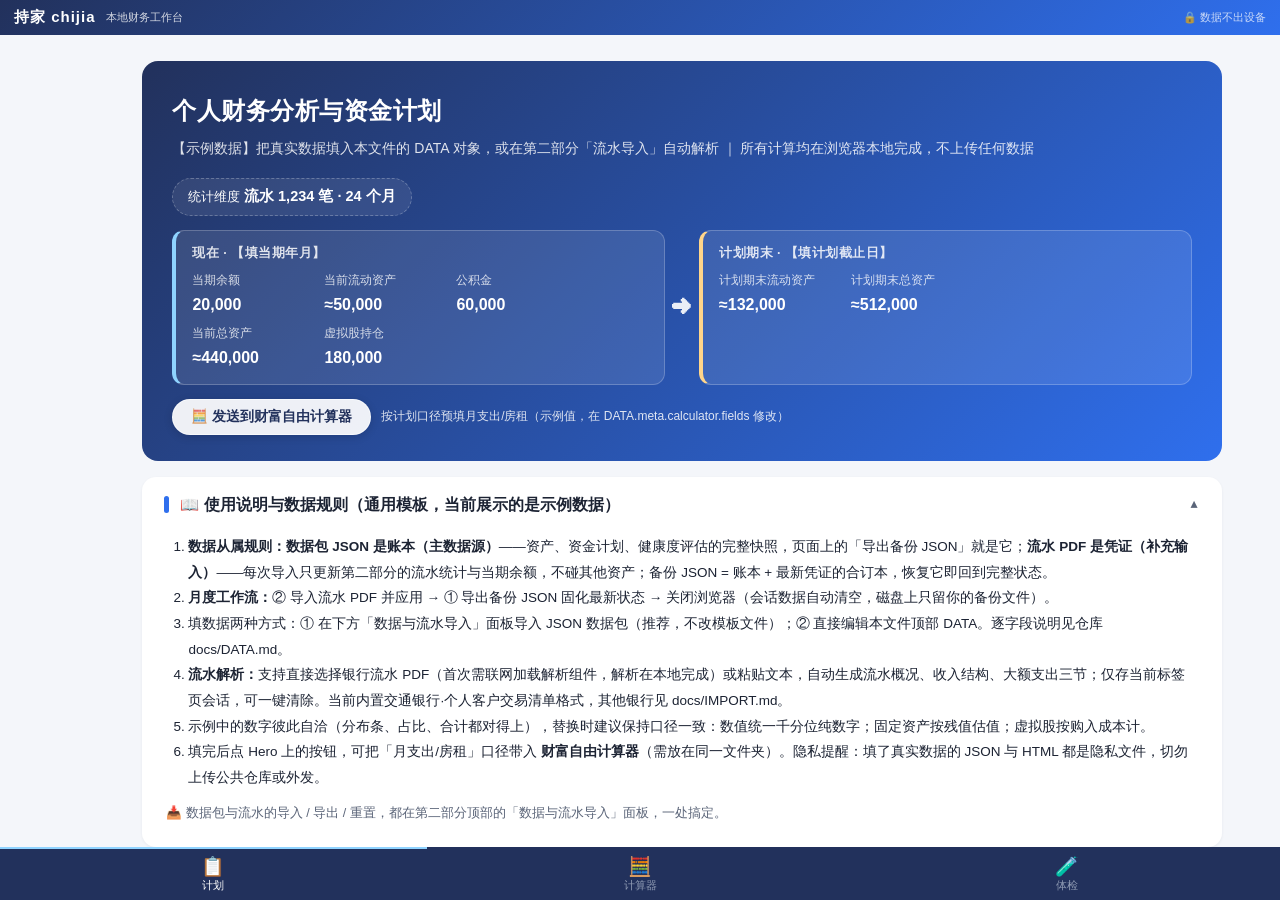
==== index.html @ 00a546b2 "手机 APP 化：三件套合并 + PWA + 深色模式 + 移动端适配 - 新增 index.html APP 壳：底部三 Tab（计划/计算器/体检），iframe 惰性加载、切换保持状态；报告「发" ====
<!DOCTYPE html>
<html lang="zh-CN">
<head>
<meta charset="UTF-8">
<meta name="viewport" content="width=device-width, initial-scale=1.0, viewport-fit=cover">
<meta name="theme-color" content="#22315c">
<link rel="manifest" href="./manifest.json">
<link rel="icon" href="./icons/icon-192.png">
<title>持家 chijia</title>
<style>
  *{box-sizing:border-box;}
  html,body{height:100%;}
  body{
    margin:0;display:flex;flex-direction:column;height:100%;
    background:#f4f6fa;font-family:-apple-system,"Segoe UI","Microsoft YaHei",sans-serif;
    overscroll-behavior:none;
  }
  @media (prefers-color-scheme: dark){
    body{background:#11151d;}
  }
  header.top{
    flex:none;display:flex;align-items:center;gap:10px;
    background:linear-gradient(135deg,#22315c 0%,#2f6fed 100%);
    color:#fff;padding:8px 14px;
  }
  header.top .logo{font-weight:800;font-size:15px;letter-spacing:1px;}
  header.top .sub{font-size:11px;opacity:.8;}
  header.top .spacer{flex:1;}
  header.top .lock{font-size:11px;opacity:.75;}
  #installBtn{
    display:none;border:1px solid rgba(255,255,255,.55);background:rgba(255,255,255,.15);
    color:#fff;border-radius:999px;padding:4px 12px;font-size:12px;cursor:pointer;
  }
  .views{flex:1;position:relative;overflow:hidden;background:#f4f6fa;}
  @media (prefers-color-scheme: dark){ .views{background:#11151d;} }
  .views iframe{
    position:absolute;inset:0;width:100%;height:100%;border:0;display:none;background:transparent;
  }
  .views iframe.active{display:block;}
  nav.tabs{
    flex:none;display:flex;background:#22315c;color:#8f9bb3;
    padding-bottom:env(safe-area-inset-bottom, 0);
    box-shadow:0 -2px 10px rgba(0,0,0,.25);
  }
  nav.tabs button{
    flex:1;background:none;border:none;color:inherit;font-family:inherit;
    padding:8px 0 7px;cursor:pointer;display:flex;flex-direction:column;align-items:center;gap:2px;
    font-size:11px;border-top:2px solid transparent;
  }
  nav.tabs button .ico{font-size:19px;line-height:1;}
  nav.tabs button.active{color:#fff;border-top-color:#8fd3ff;}
</style>
</head>
<body>

<header class="top">
  <span class="logo">持家 chijia</span>
  <span class="sub">本地财务工作台</span>
  <span class="spacer"></span>
  <span class="lock">🔒 数据不出设备</span>
  <button id="installBtn">📲 安装 APP</button>
</header>

<div class="views" id="views">
  <iframe id="view-report" class="active" title="资金计划" src="./report.html?app=1"></iframe>
</div>

<nav class="tabs">
  <button data-view="report" class="active"><span class="ico">📋</span>计划</button>
  <button data-view="calculator"><span class="ico">🧮</span>计算器</button>
  <button data-view="portfolio"><span class="ico">🧪</span>体检</button>
</nav>

<script>
"use strict";
const VIEWS = {
  report:     { file: "./report.html?app=1",     title: "资金计划" },
  calculator: { file: "./calculator.html?app=1", title: "财富自由计算器" },
  portfolio:  { file: "./portfolio.html?app=1",  title: "组合体检" }
};
const created = { report: document.getElementById("view-report") };
let active = "report";

function activate(name){
  if (!VIEWS[name]) return;
  if (!created[name]) {
    const f = document.createElement("iframe");
    f.id = "view-" + name;
    f.title = VIEWS[name].title;
    f.src = VIEWS[name].file;
    document.getElementById("views").appendChild(f);
    created[name] = f;
  }
  Object.entries(created).forEach(([k, f]) => f.classList.toggle("active", k === name));
  document.querySelectorAll("nav.tabs button").forEach(b => b.classList.toggle("active", b.dataset.view === name));
  active = name;
}
document.querySelectorAll("nav.tabs button").forEach(b =>
  b.addEventListener("click", () => activate(b.dataset.view))
);

/* 资金报告点「发送到财富自由计算器」后，切到计算器 Tab（同 APP 内导航，不弹新窗） */
window.addEventListener("message", e => {
  if (e.data && e.data.ffSwitch && VIEWS[e.data.ffSwitch]) activate(e.data.ffSwitch);
});

/* PWA：注册 Service Worker + 安装入口（file:// 打开时自动跳过，功能不受影响） */
if ("serviceWorker" in navigator && location.protocol.startsWith("http")) {
  navigator.serviceWorker.register("./sw.js").catch(() => {});
}
let deferredPrompt = null;
window.addEventListener("beforeinstallprompt", e => {
  e.preventDefault(); deferredPrompt = e;
  document.getElementById("installBtn").style.display = "inline-block";
});
document.getElementById("installBtn").addEventListener("click", async () => {
  if (!deferredPrompt) return;
  deferredPrompt.prompt();
  await deferredPrompt.userChoice;
  deferredPrompt = null;
  document.getElementById("installBtn").style.display = "none";
});
</script>
</body>
</html>
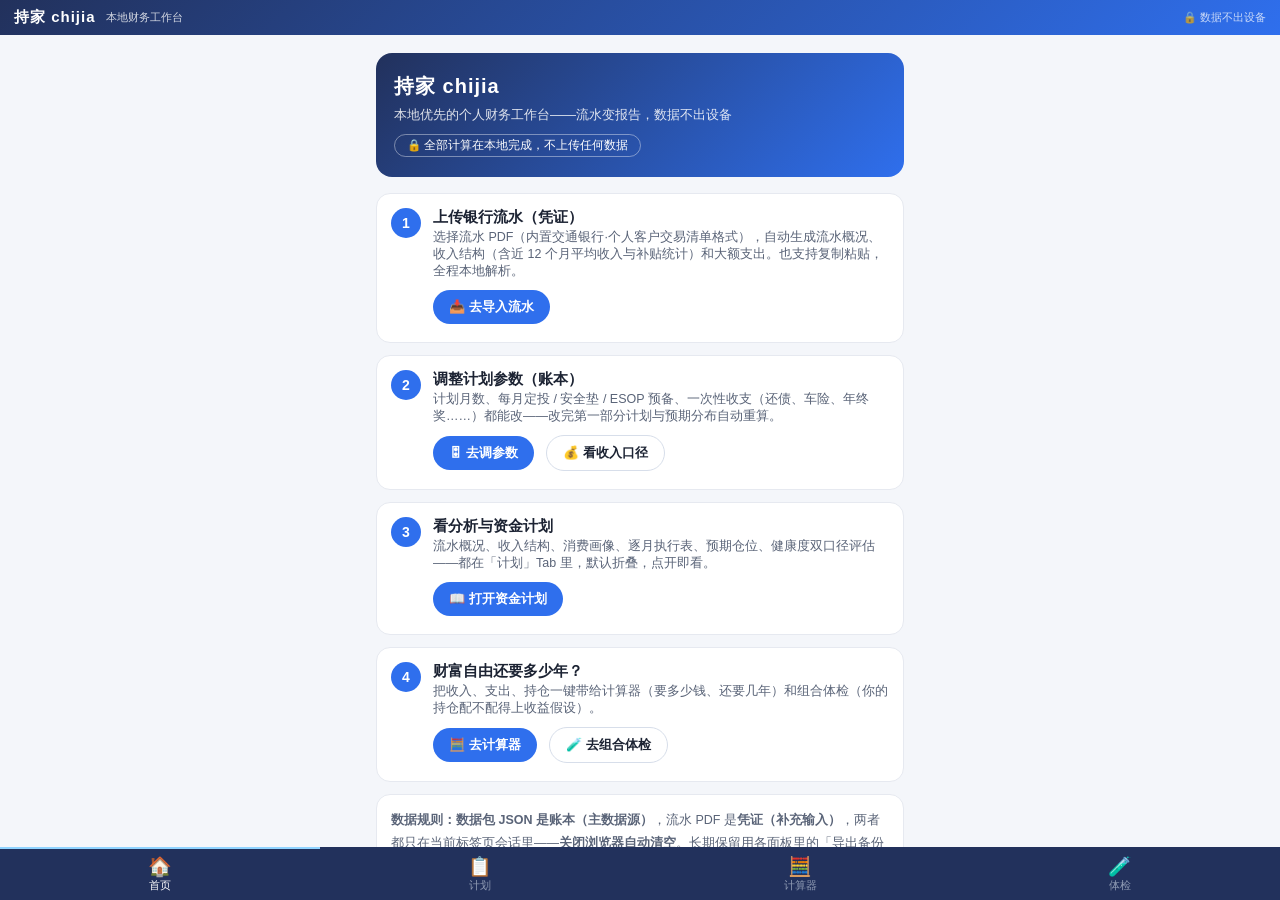
==== commit 805061b9: "APP 壳新增首页引导（默认视图）+ 一键直达对应功能面板 - 四 Tab：🏠 首页 / 📋 计划 / 🧮 计算器 / 🧪 体检，打开 APP 先见首页 - 首页四步引导：① 上传流水 ② 调计划参数" ====
--- a/index.html
+++ b/index.html
@@ -13,10 +13,10 @@
   body{
     margin:0;display:flex;flex-direction:column;height:100%;
     background:#f4f6fa;font-family:-apple-system,"Segoe UI","Microsoft YaHei",sans-serif;
-    overscroll-behavior:none;
+    overscroll-behavior:none;color:#1c2333;
   }
   @media (prefers-color-scheme: dark){
-    body{background:#11151d;}
+    body{background:#11151d;color:#e8ecf5;}
   }
   header.top{
     flex:none;display:flex;align-items:center;gap:10px;
@@ -31,12 +31,61 @@
     display:none;border:1px solid rgba(255,255,255,.55);background:rgba(255,255,255,.15);
     color:#fff;border-radius:999px;padding:4px 12px;font-size:12px;cursor:pointer;
   }
-  .views{flex:1;position:relative;overflow:hidden;background:#f4f6fa;}
+  .views{flex:1;position:relative;overflow:hidden;overflow-y:auto;background:#f4f6fa;}
   @media (prefers-color-scheme: dark){ .views{background:#11151d;} }
-  .views iframe{
-    position:absolute;inset:0;width:100%;height:100%;border:0;display:none;background:transparent;
-  }
-  .views iframe.active{display:block;}
+  .views > iframe{position:absolute;inset:0;width:100%;height:100%;border:0;display:none;background:transparent;}
+  .views > iframe.active{display:block;}
+
+  /* ===== 首页 ===== */
+  #view-home{display:none;padding:18px 16px calc(20px + env(safe-area-inset-bottom, 0));max-width:560px;margin:0 auto;}
+  #view-home.active{display:block;}
+  .home-hero{
+    background:linear-gradient(135deg,#22315c 0%,#2f6fed 100%);color:#fff;
+    border-radius:16px;padding:20px 18px;margin-bottom:16px;
+  }
+  .home-hero .h-logo{font-size:20px;font-weight:800;letter-spacing:1px;}
+  .home-hero .h-tag{font-size:13px;opacity:.85;margin-top:6px;}
+  .home-hero .h-lock{display:inline-block;margin-top:10px;font-size:11.5px;border:1px solid rgba(255,255,255,.4);border-radius:999px;padding:3px 12px;}
+  .step{
+    background:#fff;border:1px solid #e6e9f0;border-radius:14px;
+    padding:14px;margin-bottom:12px;display:flex;gap:12px;
+  }
+  @media (prefers-color-scheme: dark){
+    .step{background:#1a2130;border-color:#2a3242;}
+    .rulebox{background:#161d2a;border-color:#2a3242;}
+    .entry{background:#1a2130;border-color:#2a3242;}
+    .gobtn.ghost{background:#1a2130;color:#e8ecf5;border-color:#2a3242;}
+  }
+  .s-no{
+    flex:none;width:30px;height:30px;border-radius:50%;background:#2f6fed;color:#fff;
+    display:flex;align-items:center;justify-content:center;font-weight:800;font-size:14px;
+  }
+  .s-body{flex:1;}
+  .s-t{font-weight:800;font-size:15px;margin-bottom:2px;}
+  .s-d{font-size:12.5px;color:#5a6478;margin-bottom:10px;}
+  @media (prefers-color-scheme: dark){ .s-d{color:#9aa3b5;} }
+  .gobtn{
+    background:#2f6fed;color:#fff;border:none;border-radius:999px;
+    padding:8px 16px;font-size:13px;font-weight:700;cursor:pointer;margin-right:8px;margin-bottom:4px;
+  }
+  .gobtn.ghost{background:transparent;color:inherit;border:1px solid #d7deea;}
+  .rulebox{
+    background:#fff;border:1px solid #e6e9f0;border-radius:14px;padding:14px;
+    font-size:12.5px;color:#5a6478;margin-bottom:16px;line-height:1.8;
+  }
+  .entries{display:grid;grid-template-columns:1fr 1fr 1fr;gap:10px;}
+  .entry{
+    background:#fff;border:1px solid #e6e9f0;border-radius:12px;padding:12px 10px;
+    text-align:center;cursor:pointer;font-size:12px;
+  }
+  .entry .e-ico{font-size:22px;display:block;margin-bottom:4px;}
+  .entry .e-t{font-weight:700;font-size:13px;}
+  .entry .e-d{color:#5a6478;font-size:11px;margin-top:2px;}
+  @media (prefers-color-scheme: dark){
+    .entry{background:#1a2130;border-color:#2a3242;}
+    .entry .e-d{color:#9aa3b5;}
+  }
+
   nav.tabs{
     flex:none;display:flex;background:#22315c;color:#8f9bb3;
     padding-bottom:env(safe-area-inset-bottom, 0);
@@ -62,11 +111,72 @@
 </header>
 
 <div class="views" id="views">
-  <iframe id="view-report" class="active" title="资金计划" src="./report.html?app=1"></iframe>
+
+  <!-- 🏠 首页 -->
+  <div id="view-home" class="active">
+    <div class="home-hero">
+      <div class="h-logo">持家 chijia</div>
+      <div class="h-tag">本地优先的个人财务工作台——流水变报告，数据不出设备</div>
+      <span class="h-lock">🔒 全部计算在本地完成，不上传任何数据</span>
+    </div>
+
+    <div class="step">
+      <div class="s-no">1</div>
+      <div class="s-body">
+        <div class="s-t">上传银行流水（凭证）</div>
+        <div class="s-d">选择流水 PDF（内置交通银行·个人客户交易清单格式），自动生成流水概况、收入结构（含近 12 个月平均收入与补贴统计）和大额支出。也支持复制粘贴，全程本地解析。</div>
+        <button class="gobtn" data-go="report:import">📥 去导入流水</button>
+      </div>
+    </div>
+
+    <div class="step">
+      <div class="s-no">2</div>
+      <div class="s-body">
+        <div class="s-t">调整计划参数（账本）</div>
+        <div class="s-d">计划月数、每月定投 / 安全垫 / ESOP 预备、一次性收支（还债、车险、年终奖……）都能改——改完第一部分计划与预期分布自动重算。</div>
+        <button class="gobtn" data-go="report:plan">🎛 去调参数</button>
+        <button class="gobtn ghost" data-go="report:income">💰 看收入口径</button>
+      </div>
+    </div>
+
+    <div class="step">
+      <div class="s-no">3</div>
+      <div class="s-body">
+        <div class="s-t">看分析与资金计划</div>
+        <div class="s-d">流水概况、收入结构、消费画像、逐月执行表、预期仓位、健康度双口径评估——都在「计划」Tab 里，默认折叠，点开即看。</div>
+        <button class="gobtn" data-go="report">📖 打开资金计划</button>
+      </div>
+    </div>
+
+    <div class="step">
+      <div class="s-no">4</div>
+      <div class="s-body">
+        <div class="s-t">财富自由还要多少年？</div>
+        <div class="s-d">把收入、支出、持仓一键带给计算器（要多少钱、还要几年）和组合体检（你的持仓配不配得上收益假设）。</div>
+        <button class="gobtn" data-go="calculator">🧮 去计算器</button>
+        <button class="gobtn ghost" data-go="portfolio">🧪 去组合体检</button>
+      </div>
+    </div>
+
+    <div class="rulebox">
+      <b>数据规则：</b><b>数据包 JSON 是账本（主数据源）</b>，流水 PDF 是<b>凭证（补充输入）</b>，两者都只在当前标签页会话里——<b>关闭浏览器自动清空</b>。长期保留用各面板里的「导出备份 JSON」，换设备恢复也靠它。
+    </div>
+
+    <div class="entries">
+      <div class="entry" data-go="report"><span class="e-ico">📋</span><span class="e-t">资金计划</span><span class="e-d">分析与推演</span></div>
+      <div class="entry" data-go="calculator"><span class="e-ico">🧮</span><span class="e-t">FIRE 计算器</span><span class="e-d">三档模型</span></div>
+      <div class="entry" data-go="portfolio"><span class="e-ico">🧪</span><span class="e-t">组合体检</span><span class="e-d">四维红绿灯</span></div>
+    </div>
+  </div>
+
+  <iframe id="view-report" title="资金计划" src="./report.html?app=1"></iframe>
+  <iframe id="view-calculator" title="财富自由计算器"></iframe>
+  <iframe id="view-portfolio" title="组合体检"></iframe>
 </div>
 
 <nav class="tabs">
-  <button data-view="report" class="active"><span class="ico">📋</span>计划</button>
+  <button data-view="home" class="active"><span class="ico">🏠</span>首页</button>
+  <button data-view="report"><span class="ico">📋</span>计划</button>
   <button data-view="calculator"><span class="ico">🧮</span>计算器</button>
   <button data-view="portfolio"><span class="ico">🧪</span>体检</button>
 </nav>
@@ -74,37 +184,46 @@
 <script>
 "use strict";
 const VIEWS = {
-  report:     { file: "./report.html?app=1",     title: "资金计划" },
-  calculator: { file: "./calculator.html?app=1", title: "财富自由计算器" },
-  portfolio:  { file: "./portfolio.html?app=1",  title: "组合体检" }
+  report:     { file: "./report.html?app=1" },
+  calculator: { file: "./calculator.html?app=1" },
+  portfolio:  { file: "./portfolio.html?app=1" }
 };
-const created = { report: document.getElementById("view-report") };
-let active = "report";
+const iframes = {
+  report: document.getElementById("view-report"),
+  calculator: document.getElementById("view-calculator"),
+  portfolio: document.getElementById("view-portfolio")
+};
 
 function activate(name){
-  if (!VIEWS[name]) return;
-  if (!created[name]) {
-    const f = document.createElement("iframe");
-    f.id = "view-" + name;
-    f.title = VIEWS[name].title;
-    f.src = VIEWS[name].file;
-    document.getElementById("views").appendChild(f);
-    created[name] = f;
-  }
-  Object.entries(created).forEach(([k, f]) => f.classList.toggle("active", k === name));
+  document.getElementById("view-home").classList.toggle("active", name === "home");
+  Object.keys(iframes).forEach(k => {
+    if (name === k && !iframes[k].src) iframes[k].src = VIEWS[k].file + "&app=1";
+    iframes[k].classList.toggle("active", name === k && !!iframes[k].src);
+  });
   document.querySelectorAll("nav.tabs button").forEach(b => b.classList.toggle("active", b.dataset.view === name));
-  active = name;
 }
-document.querySelectorAll("nav.tabs button").forEach(b =>
-  b.addEventListener("click", () => activate(b.dataset.view))
+
+/* 带「打开指定面板」的跳转：先切 Tab，待 iframe 就绪后 postMessage */
+function go(target){
+  const [view, panel] = target.split(":");
+  activate(view);
+  if (panel && view === "report"){
+    const f = iframes.report;
+    const post = () => { try { f.contentWindow.postMessage({ ffOpen: panel }, "*"); } catch(e){} };
+    if (f.contentDocument && f.contentDocument.readyState === "complete" && f.contentWindow.__chijiaReady) post();
+    else f.addEventListener("load", () => setTimeout(post, 300), { once: true });
+  }
+}
+document.querySelectorAll("[data-go]").forEach(b =>
+  b.addEventListener("click", () => go(b.dataset.go))
 );
 
-/* 资金报告点「发送到财富自由计算器」后，切到计算器 Tab（同 APP 内导航，不弹新窗） */
+/* 资金报告点「发送到财富自由计算器」→ 切到计算器 Tab */
 window.addEventListener("message", e => {
-  if (e.data && e.data.ffSwitch && VIEWS[e.data.ffSwitch]) activate(e.data.ffSwitch);
+  if (e.data && e.data.ffSwitch && (VIEWS[e.data.ffSwitch] || e.data.ffSwitch === "home")) activate(e.data.ffSwitch);
 });
 
-/* PWA：注册 Service Worker + 安装入口（file:// 打开时自动跳过，功能不受影响） */
+/* PWA：Service Worker + 安装入口（file:// 打开时自动跳过） */
 if ("serviceWorker" in navigator && location.protocol.startsWith("http")) {
   navigator.serviceWorker.register("./sw.js").catch(() => {});
 }
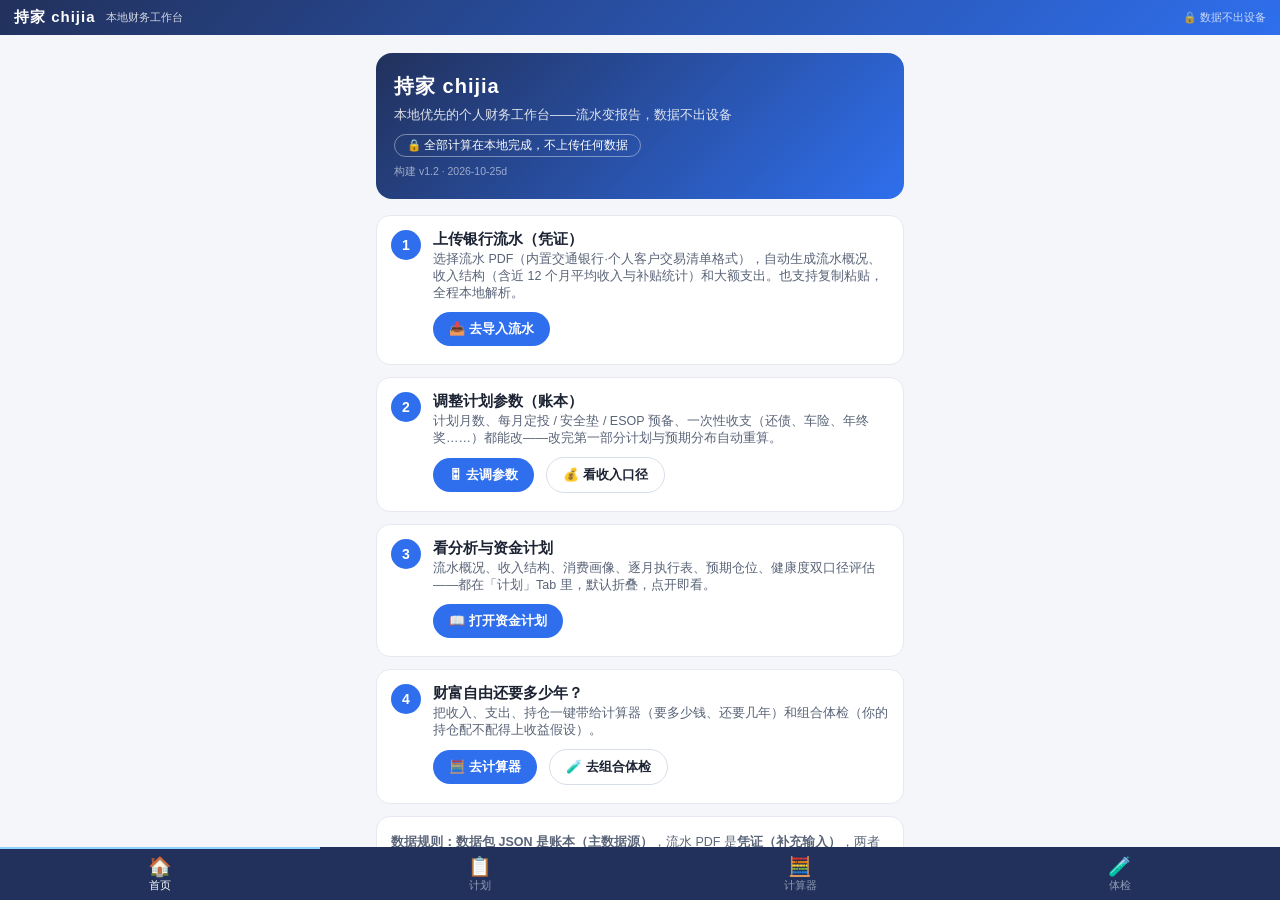
==== commit 94ba755e: "修复：底部 Tab 点击无反应（重写首页版壳时遗漏 nav.tabs 点击绑定）" ====
--- a/index.html
+++ b/index.html
@@ -118,6 +118,7 @@
       <div class="h-logo">持家 chijia</div>
       <div class="h-tag">本地优先的个人财务工作台——流水变报告，数据不出设备</div>
       <span class="h-lock">🔒 全部计算在本地完成，不上传任何数据</span>
+      <div class="h-build" style="font-size:10.5px;opacity:.55;margin-top:8px;">构建 v1.2 · 2026-10-25d</div>
     </div>
 
     <div class="step">
@@ -216,6 +217,10 @@
 }
 document.querySelectorAll("[data-go]").forEach(b =>
   b.addEventListener("click", () => go(b.dataset.go))
+);
+/* 底部 Tab 切换（此前遗漏绑定，导致四个 Tab 点击无反应） */
+document.querySelectorAll("nav.tabs button").forEach(b =>
+  b.addEventListener("click", () => activate(b.dataset.view))
 );
 
 /* 资金报告点「发送到财富自由计算器」→ 切到计算器 Tab */
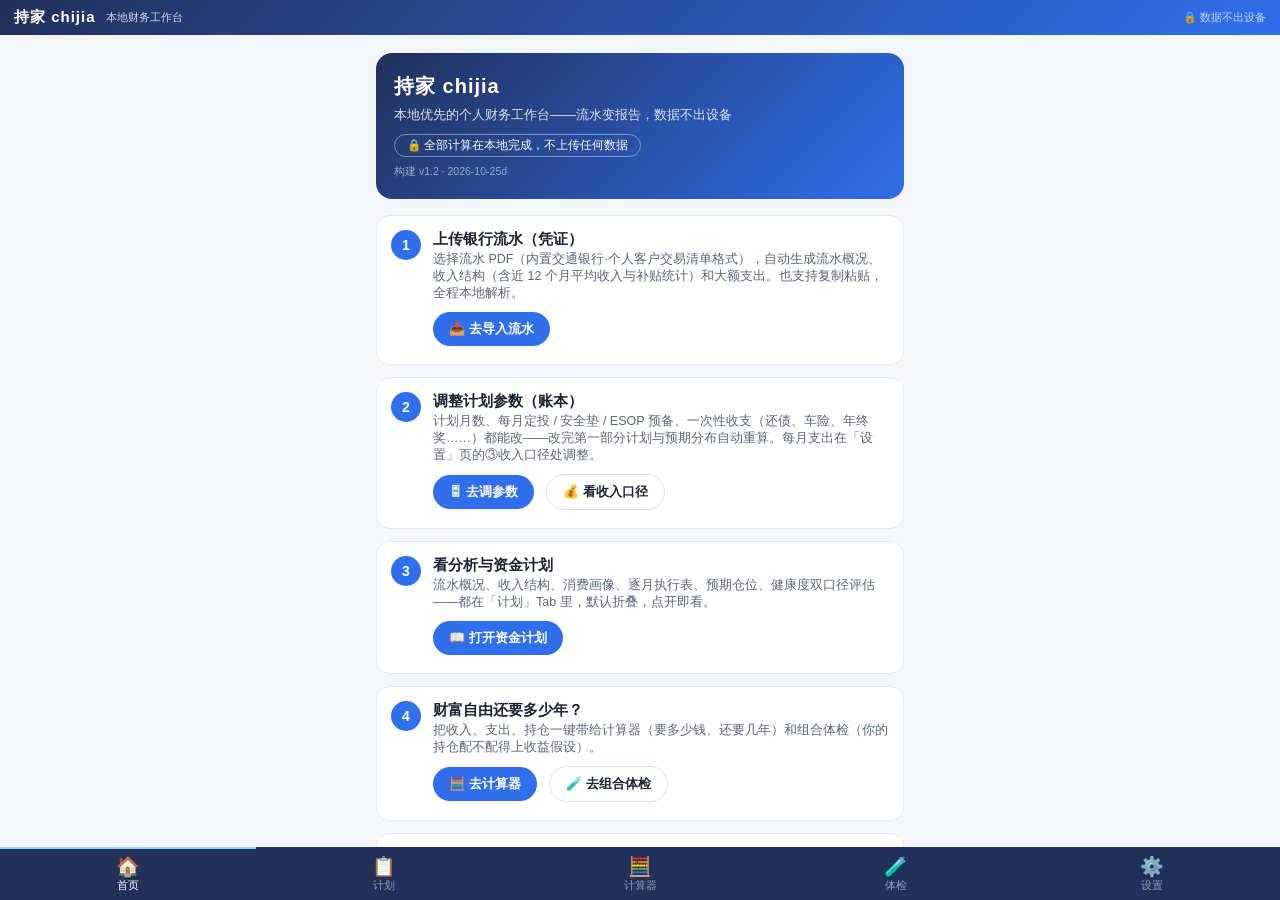
==== commit 84859280: "设置独立成页 + 首页路由拆分 + 计算器横幅配色修复 - 新增 settings.html（⚙️ 设置 Tab）：承载流水导入/数据包备份/收入口径与月支出；report.html ?view=se" ====
--- a/index.html
+++ b/index.html
@@ -126,7 +126,7 @@
       <div class="s-body">
         <div class="s-t">上传银行流水（凭证）</div>
         <div class="s-d">选择流水 PDF（内置交通银行·个人客户交易清单格式），自动生成流水概况、收入结构（含近 12 个月平均收入与补贴统计）和大额支出。也支持复制粘贴，全程本地解析。</div>
-        <button class="gobtn" data-go="report:import">📥 去导入流水</button>
+        <button class="gobtn" data-go="settings">📥 去导入流水</button>
       </div>
     </div>
 
@@ -134,9 +134,9 @@
       <div class="s-no">2</div>
       <div class="s-body">
         <div class="s-t">调整计划参数（账本）</div>
-        <div class="s-d">计划月数、每月定投 / 安全垫 / ESOP 预备、一次性收支（还债、车险、年终奖……）都能改——改完第一部分计划与预期分布自动重算。</div>
+        <div class="s-d">计划月数、每月定投 / 安全垫 / ESOP 预备、一次性收支（还债、车险、年终奖……）都能改——改完第一部分计划与预期分布自动重算。每月支出在「设置」页的③收入口径处调整。</div>
         <button class="gobtn" data-go="report:plan">🎛 去调参数</button>
-        <button class="gobtn ghost" data-go="report:income">💰 看收入口径</button>
+        <button class="gobtn ghost" data-go="settings">💰 看收入口径</button>
       </div>
     </div>
 
@@ -163,16 +163,12 @@
       <b>数据规则：</b><b>数据包 JSON 是账本（主数据源）</b>，流水 PDF 是<b>凭证（补充输入）</b>，两者都只在当前标签页会话里——<b>关闭浏览器自动清空</b>。长期保留用各面板里的「导出备份 JSON」，换设备恢复也靠它。
     </div>
 
-    <div class="entries">
-      <div class="entry" data-go="report"><span class="e-ico">📋</span><span class="e-t">资金计划</span><span class="e-d">分析与推演</span></div>
-      <div class="entry" data-go="calculator"><span class="e-ico">🧮</span><span class="e-t">FIRE 计算器</span><span class="e-d">三档模型</span></div>
-      <div class="entry" data-go="portfolio"><span class="e-ico">🧪</span><span class="e-t">组合体检</span><span class="e-d">四维红绿灯</span></div>
-    </div>
   </div>
 
   <iframe id="view-report" title="资金计划" src="./report.html?app=1"></iframe>
   <iframe id="view-calculator" title="财富自由计算器"></iframe>
   <iframe id="view-portfolio" title="组合体检"></iframe>
+  <iframe id="view-settings" title="设置"></iframe>
 </div>
 
 <nav class="tabs">
@@ -180,6 +176,7 @@
   <button data-view="report"><span class="ico">📋</span>计划</button>
   <button data-view="calculator"><span class="ico">🧮</span>计算器</button>
   <button data-view="portfolio"><span class="ico">🧪</span>体检</button>
+  <button data-view="settings"><span class="ico">⚙️</span>设置</button>
 </nav>
 
 <script>
@@ -187,12 +184,14 @@
 const VIEWS = {
   report:     { file: "./report.html?app=1" },
   calculator: { file: "./calculator.html?app=1" },
-  portfolio:  { file: "./portfolio.html?app=1" }
+  portfolio:  { file: "./portfolio.html?app=1" },
+  settings:   { file: "./settings.html?app=1" }
 };
 const iframes = {
   report: document.getElementById("view-report"),
   calculator: document.getElementById("view-calculator"),
-  portfolio: document.getElementById("view-portfolio")
+  portfolio: document.getElementById("view-portfolio"),
+  settings: document.getElementById("view-settings")
 };
 
 function activate(name){
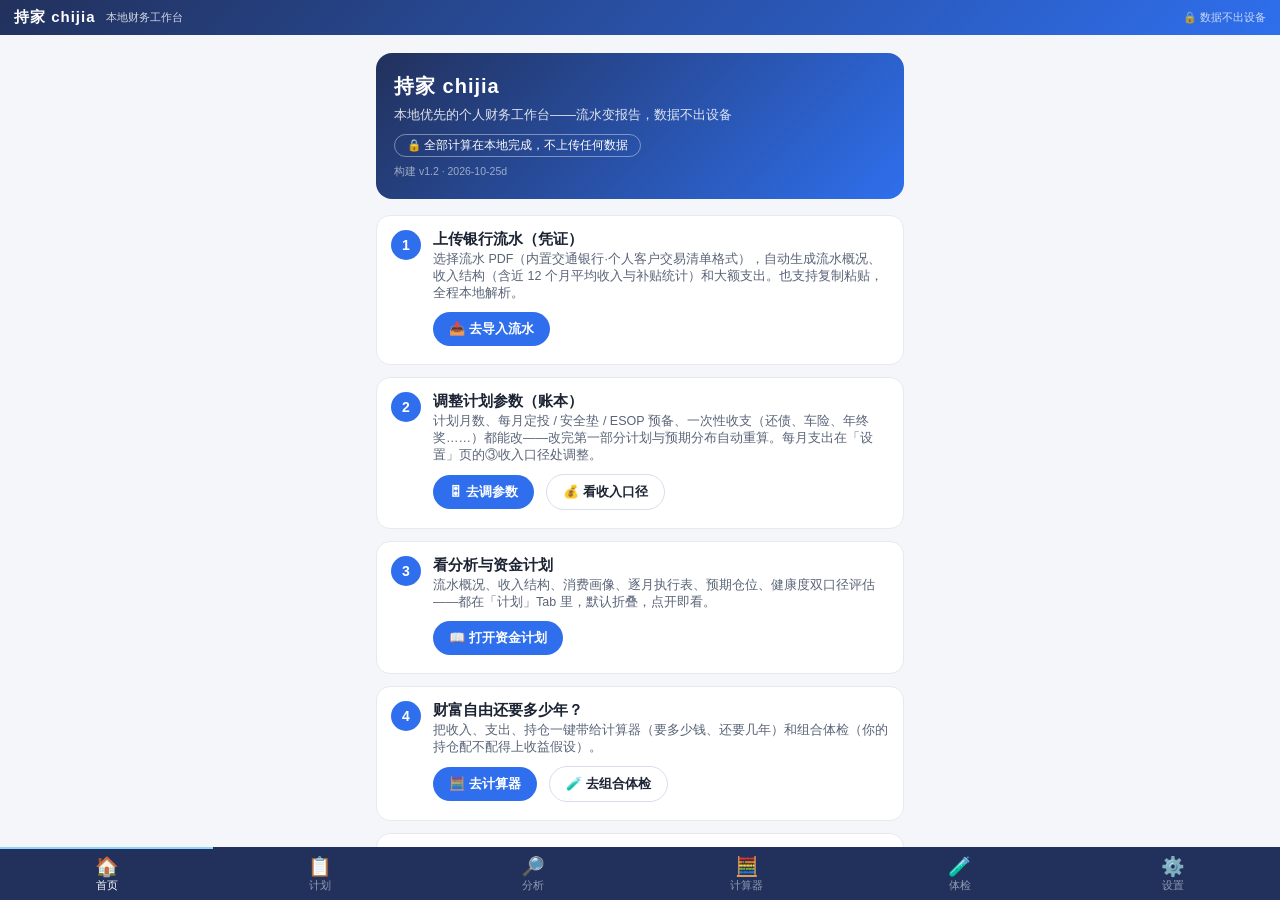
==== commit 16be952f: "S2 质量收敛：三页拆分落地 + 文档规范 + QA 资产 - 拆分：plan.html（资金计划+参数推演）/ analysis.html（流水分析+健康度）/ settings.html（导入+备" ====
--- a/index.html
+++ b/index.html
@@ -135,7 +135,7 @@
       <div class="s-body">
         <div class="s-t">调整计划参数（账本）</div>
         <div class="s-d">计划月数、每月定投 / 安全垫 / ESOP 预备、一次性收支（还债、车险、年终奖……）都能改——改完第一部分计划与预期分布自动重算。每月支出在「设置」页的③收入口径处调整。</div>
-        <button class="gobtn" data-go="report:plan">🎛 去调参数</button>
+        <button class="gobtn" data-go="plan:plan">🎛 去调参数</button>
         <button class="gobtn ghost" data-go="settings">💰 看收入口径</button>
       </div>
     </div>
@@ -145,7 +145,7 @@
       <div class="s-body">
         <div class="s-t">看分析与资金计划</div>
         <div class="s-d">流水概况、收入结构、消费画像、逐月执行表、预期仓位、健康度双口径评估——都在「计划」Tab 里，默认折叠，点开即看。</div>
-        <button class="gobtn" data-go="report">📖 打开资金计划</button>
+        <button class="gobtn" data-go="plan">📖 打开资金计划</button>
       </div>
     </div>
 
@@ -165,7 +165,8 @@
 
   </div>
 
-  <iframe id="view-report" title="资金计划" src="./report.html?app=1"></iframe>
+  <iframe id="view-plan" title="资金计划"></iframe>
+  <iframe id="view-analysis" title="财务分析"></iframe>
   <iframe id="view-calculator" title="财富自由计算器"></iframe>
   <iframe id="view-portfolio" title="组合体检"></iframe>
   <iframe id="view-settings" title="设置"></iframe>
@@ -173,7 +174,8 @@
 
 <nav class="tabs">
   <button data-view="home" class="active"><span class="ico">🏠</span>首页</button>
-  <button data-view="report"><span class="ico">📋</span>计划</button>
+  <button data-view="plan"><span class="ico">📋</span>计划</button>
+  <button data-view="analysis"><span class="ico">🔎</span>分析</button>
   <button data-view="calculator"><span class="ico">🧮</span>计算器</button>
   <button data-view="portfolio"><span class="ico">🧪</span>体检</button>
   <button data-view="settings"><span class="ico">⚙️</span>设置</button>
@@ -182,13 +184,15 @@
 <script>
 "use strict";
 const VIEWS = {
-  report:     { file: "./report.html?app=1" },
+  plan:       { file: "./plan.html?app=1" },
+  analysis:   { file: "./analysis.html?app=1" },
   calculator: { file: "./calculator.html?app=1" },
   portfolio:  { file: "./portfolio.html?app=1" },
   settings:   { file: "./settings.html?app=1" }
 };
 const iframes = {
-  report: document.getElementById("view-report"),
+  plan: document.getElementById("view-plan"),
+  analysis: document.getElementById("view-analysis"),
   calculator: document.getElementById("view-calculator"),
   portfolio: document.getElementById("view-portfolio"),
   settings: document.getElementById("view-settings")
@@ -197,7 +201,7 @@
 function activate(name){
   document.getElementById("view-home").classList.toggle("active", name === "home");
   Object.keys(iframes).forEach(k => {
-    if (name === k && !iframes[k].src) iframes[k].src = VIEWS[k].file + "&app=1";
+    if (name === k && !iframes[k].src) iframes[k].src = VIEWS[k].file + "&app=1&t=" + Date.now();
     iframes[k].classList.toggle("active", name === k && !!iframes[k].src);
   });
   document.querySelectorAll("nav.tabs button").forEach(b => b.classList.toggle("active", b.dataset.view === name));
@@ -207,11 +211,11 @@
 function go(target){
   const [view, panel] = target.split(":");
   activate(view);
-  if (panel && view === "report"){
-    const f = iframes.report;
+  if (panel && iframes[view]) {
+    const f = iframes[view];
     const post = () => { try { f.contentWindow.postMessage({ ffOpen: panel }, "*"); } catch(e){} };
     if (f.contentDocument && f.contentDocument.readyState === "complete" && f.contentWindow.__chijiaReady) post();
-    else f.addEventListener("load", () => setTimeout(post, 300), { once: true });
+    else f.addEventListener("load", () => setTimeout(post, 500), { once: true });
   }
 }
 document.querySelectorAll("[data-go]").forEach(b =>
